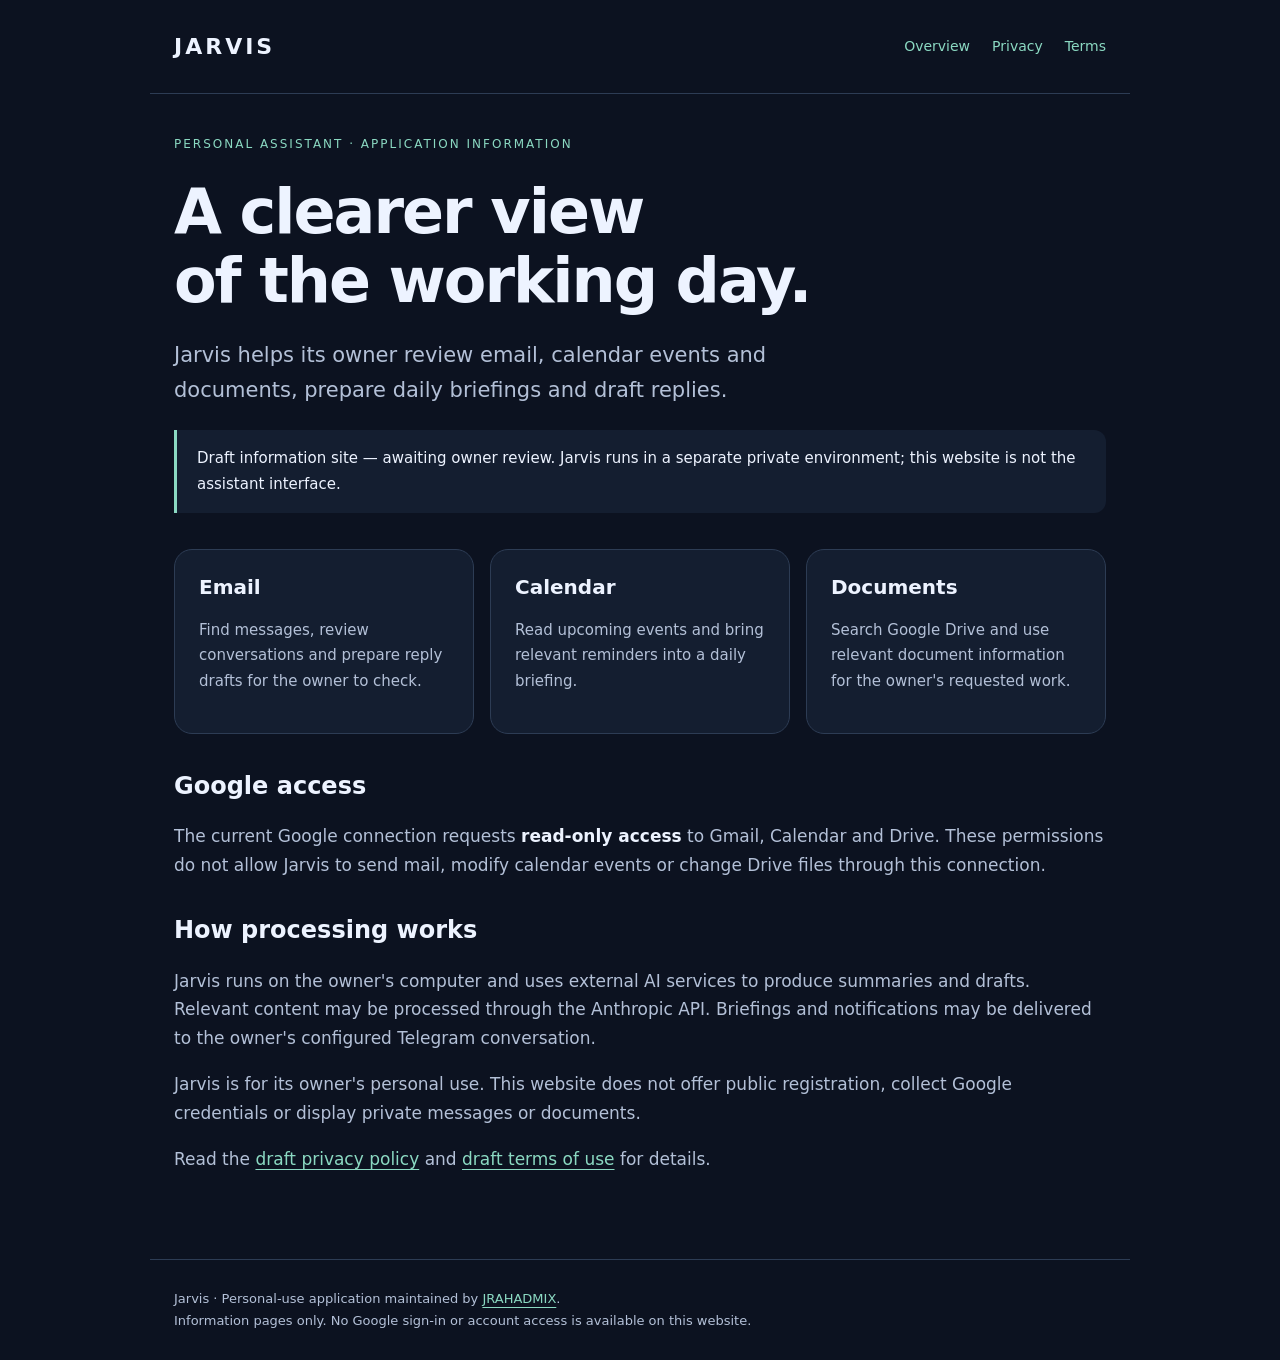
==== index.html @ 8e3ede03 "Add Jarvis information draft: index.html" ====
<!doctype html>
<html lang="en"><head><meta charset="utf-8"><meta name="viewport" content="width=device-width,initial-scale=1"><meta name="description" content="Jarvis personal assistant — application information and Google data access disclosures."><meta name="robots" content="noindex"><title>Personal assistant · Jarvis</title><link rel="stylesheet" href="styles.css"></head>
<body><header><a class="brand" href="index.html">JARVIS</a><nav aria-label="Main navigation"><a href="index.html">Overview</a><a href="privacy.html">Privacy</a><a href="terms.html">Terms</a></nav></header>
<main><p class="eyebrow">Personal assistant · Application information</p><h1>A clearer view<br>of the working day.</h1><p class="lead">Jarvis helps its owner review email, calendar events and documents, prepare daily briefings and draft replies.</p><div class="notice">Draft information site — awaiting owner review. Jarvis runs in a separate private environment; this website is not the assistant interface.</div><div class="grid"><section class="card"><h2>Email</h2><p>Find messages, review conversations and prepare reply drafts for the owner to check.</p></section><section class="card"><h2>Calendar</h2><p>Read upcoming events and bring relevant reminders into a daily briefing.</p></section><section class="card"><h2>Documents</h2><p>Search Google Drive and use relevant document information for the owner's requested work.</p></section></div><h2>Google access</h2><p>The current Google connection requests <strong>read-only access</strong> to Gmail, Calendar and Drive. These permissions do not allow Jarvis to send mail, modify calendar events or change Drive files through this connection.</p><h2>How processing works</h2><p>Jarvis runs on the owner's computer and uses external AI services to produce summaries and drafts. Relevant content may be processed through the Anthropic API. Briefings and notifications may be delivered to the owner's configured Telegram conversation.</p><p>Jarvis is for its owner's personal use. This website does not offer public registration, collect Google credentials or display private messages or documents.</p><p>Read the <a href="privacy.html">draft privacy policy</a> and <a href="terms.html">draft terms of use</a> for details.</p></main><footer>Jarvis · Personal-use application maintained by <a href="https://github.com/JRAHADMIX">JRAHADMIX</a>.<br>Information pages only. No Google sign-in or account access is available on this website.</footer></body></html>
---- styles.css ----
:root{color-scheme:dark;--bg:#0c1220;--panel:#141e30;--text:#edf3ff;--muted:#b3c0d7;--accent:#8bd9c2;--line:#2d3c54}*{box-sizing:border-box}body{margin:0;background:var(--bg);color:var(--text);font:17px/1.7 system-ui,-apple-system,BlinkMacSystemFont,"Segoe UI",sans-serif}a{color:var(--accent);text-underline-offset:4px}header,main,footer{max-width:980px;margin:auto;padding:28px 24px}header{display:flex;align-items:center;justify-content:space-between;gap:20px;border-bottom:1px solid var(--line)}nav{display:flex;gap:22px;flex-wrap:wrap}nav a{text-decoration:none;font-size:14px}.brand{font-size:22px;font-weight:750;letter-spacing:3px;color:var(--text);text-decoration:none}h1{font-size:clamp(36px,6vw,62px);line-height:1.12;letter-spacing:-2px;margin:22px 0}h2{font-size:24px;line-height:1.35;margin-top:34px}p,li{color:var(--muted)}strong{color:var(--text)}.eyebrow{color:var(--accent);font-size:12px;letter-spacing:2px;text-transform:uppercase}.lead{font-size:21px;max-width:700px}.grid{display:grid;grid-template-columns:repeat(3,1fr);gap:16px;margin:36px 0}.card{padding:24px;background:var(--panel);border:1px solid var(--line);border-radius:18px}.card h2{margin-top:0;font-size:20px}.card p{font-size:15px}.notice{padding:16px 20px;border-left:3px solid var(--accent);background:var(--panel);border-radius:0 12px 12px 0;font-size:15px}.document{max-width:780px}.document h1{font-size:44px}.meta,footer{font-size:13px;color:var(--muted)}footer{border-top:1px solid var(--line);margin-top:40px}code{overflow-wrap:anywhere;font-size:14px}li{margin-bottom:10px}:focus-visible{outline:3px solid var(--accent);outline-offset:5px}@media(max-width:650px){header{align-items:flex-start;flex-direction:column}.grid{grid-template-columns:1fr}header,main,footer{padding:22px 20px}.document h1{font-size:35px}nav{gap:16px}}
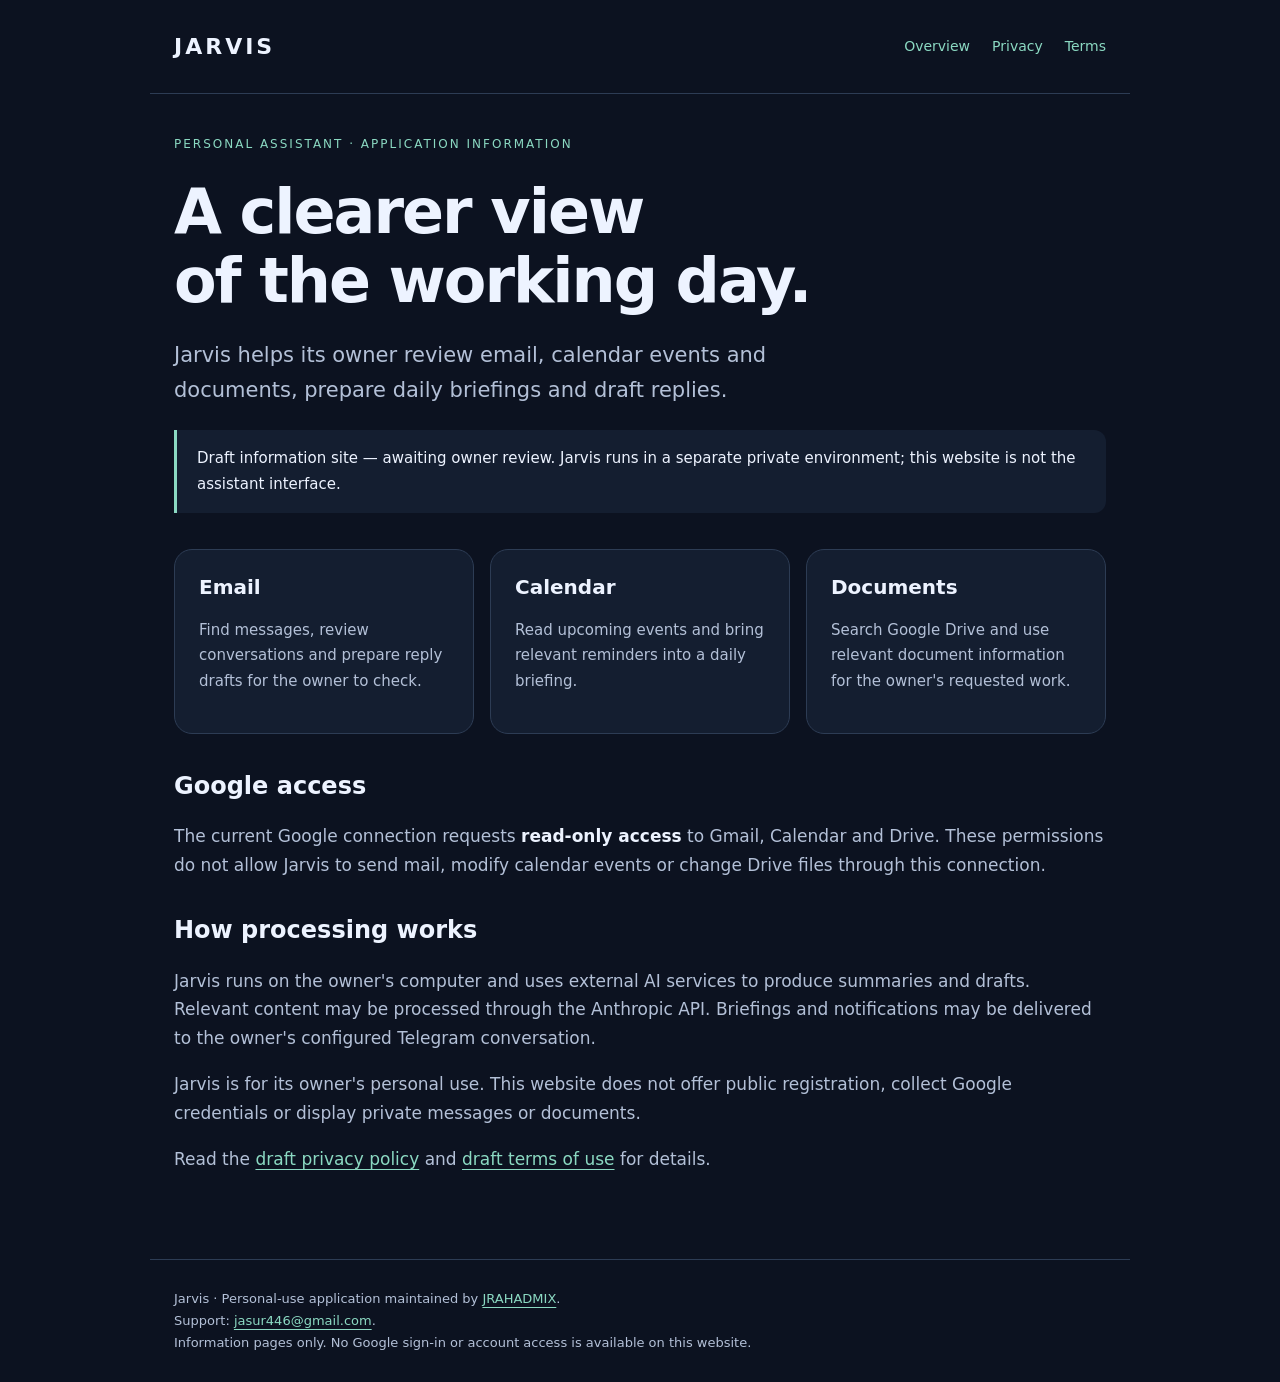
==== commit bb3a8eba: "Add owner-approved public support contact" ====
--- a/index.html
+++ b/index.html
@@ -1,4 +1,4 @@
 <!doctype html>
 <html lang="en"><head><meta charset="utf-8"><meta name="viewport" content="width=device-width,initial-scale=1"><meta name="description" content="Jarvis personal assistant — application information and Google data access disclosures."><meta name="robots" content="noindex"><title>Personal assistant · Jarvis</title><link rel="stylesheet" href="styles.css"></head>
 <body><header><a class="brand" href="index.html">JARVIS</a><nav aria-label="Main navigation"><a href="index.html">Overview</a><a href="privacy.html">Privacy</a><a href="terms.html">Terms</a></nav></header>
-<main><p class="eyebrow">Personal assistant · Application information</p><h1>A clearer view<br>of the working day.</h1><p class="lead">Jarvis helps its owner review email, calendar events and documents, prepare daily briefings and draft replies.</p><div class="notice">Draft information site — awaiting owner review. Jarvis runs in a separate private environment; this website is not the assistant interface.</div><div class="grid"><section class="card"><h2>Email</h2><p>Find messages, review conversations and prepare reply drafts for the owner to check.</p></section><section class="card"><h2>Calendar</h2><p>Read upcoming events and bring relevant reminders into a daily briefing.</p></section><section class="card"><h2>Documents</h2><p>Search Google Drive and use relevant document information for the owner's requested work.</p></section></div><h2>Google access</h2><p>The current Google connection requests <strong>read-only access</strong> to Gmail, Calendar and Drive. These permissions do not allow Jarvis to send mail, modify calendar events or change Drive files through this connection.</p><h2>How processing works</h2><p>Jarvis runs on the owner's computer and uses external AI services to produce summaries and drafts. Relevant content may be processed through the Anthropic API. Briefings and notifications may be delivered to the owner's configured Telegram conversation.</p><p>Jarvis is for its owner's personal use. This website does not offer public registration, collect Google credentials or display private messages or documents.</p><p>Read the <a href="privacy.html">draft privacy policy</a> and <a href="terms.html">draft terms of use</a> for details.</p></main><footer>Jarvis · Personal-use application maintained by <a href="https://github.com/JRAHADMIX">JRAHADMIX</a>.<br>Information pages only. No Google sign-in or account access is available on this website.</footer></body></html>
+<main><p class="eyebrow">Personal assistant · Application information</p><h1>A clearer view<br>of the working day.</h1><p class="lead">Jarvis helps its owner review email, calendar events and documents, prepare daily briefings and draft replies.</p><div class="notice">Draft information site — awaiting owner review. Jarvis runs in a separate private environment; this website is not the assistant interface.</div><div class="grid"><section class="card"><h2>Email</h2><p>Find messages, review conversations and prepare reply drafts for the owner to check.</p></section><section class="card"><h2>Calendar</h2><p>Read upcoming events and bring relevant reminders into a daily briefing.</p></section><section class="card"><h2>Documents</h2><p>Search Google Drive and use relevant document information for the owner's requested work.</p></section></div><h2>Google access</h2><p>The current Google connection requests <strong>read-only access</strong> to Gmail, Calendar and Drive. These permissions do not allow Jarvis to send mail, modify calendar events or change Drive files through this connection.</p><h2>How processing works</h2><p>Jarvis runs on the owner's computer and uses external AI services to produce summaries and drafts. Relevant content may be processed through the Anthropic API. Briefings and notifications may be delivered to the owner's configured Telegram conversation.</p><p>Jarvis is for its owner's personal use. This website does not offer public registration, collect Google credentials or display private messages or documents.</p><p>Read the <a href="privacy.html">draft privacy policy</a> and <a href="terms.html">draft terms of use</a> for details.</p></main><footer>Jarvis · Personal-use application maintained by <a href="https://github.com/JRAHADMIX">JRAHADMIX</a>.<br>Support: <a href="mailto:jasur446@gmail.com">jasur446@gmail.com</a>.<br>Information pages only. No Google sign-in or account access is available on this website.</footer></body></html>
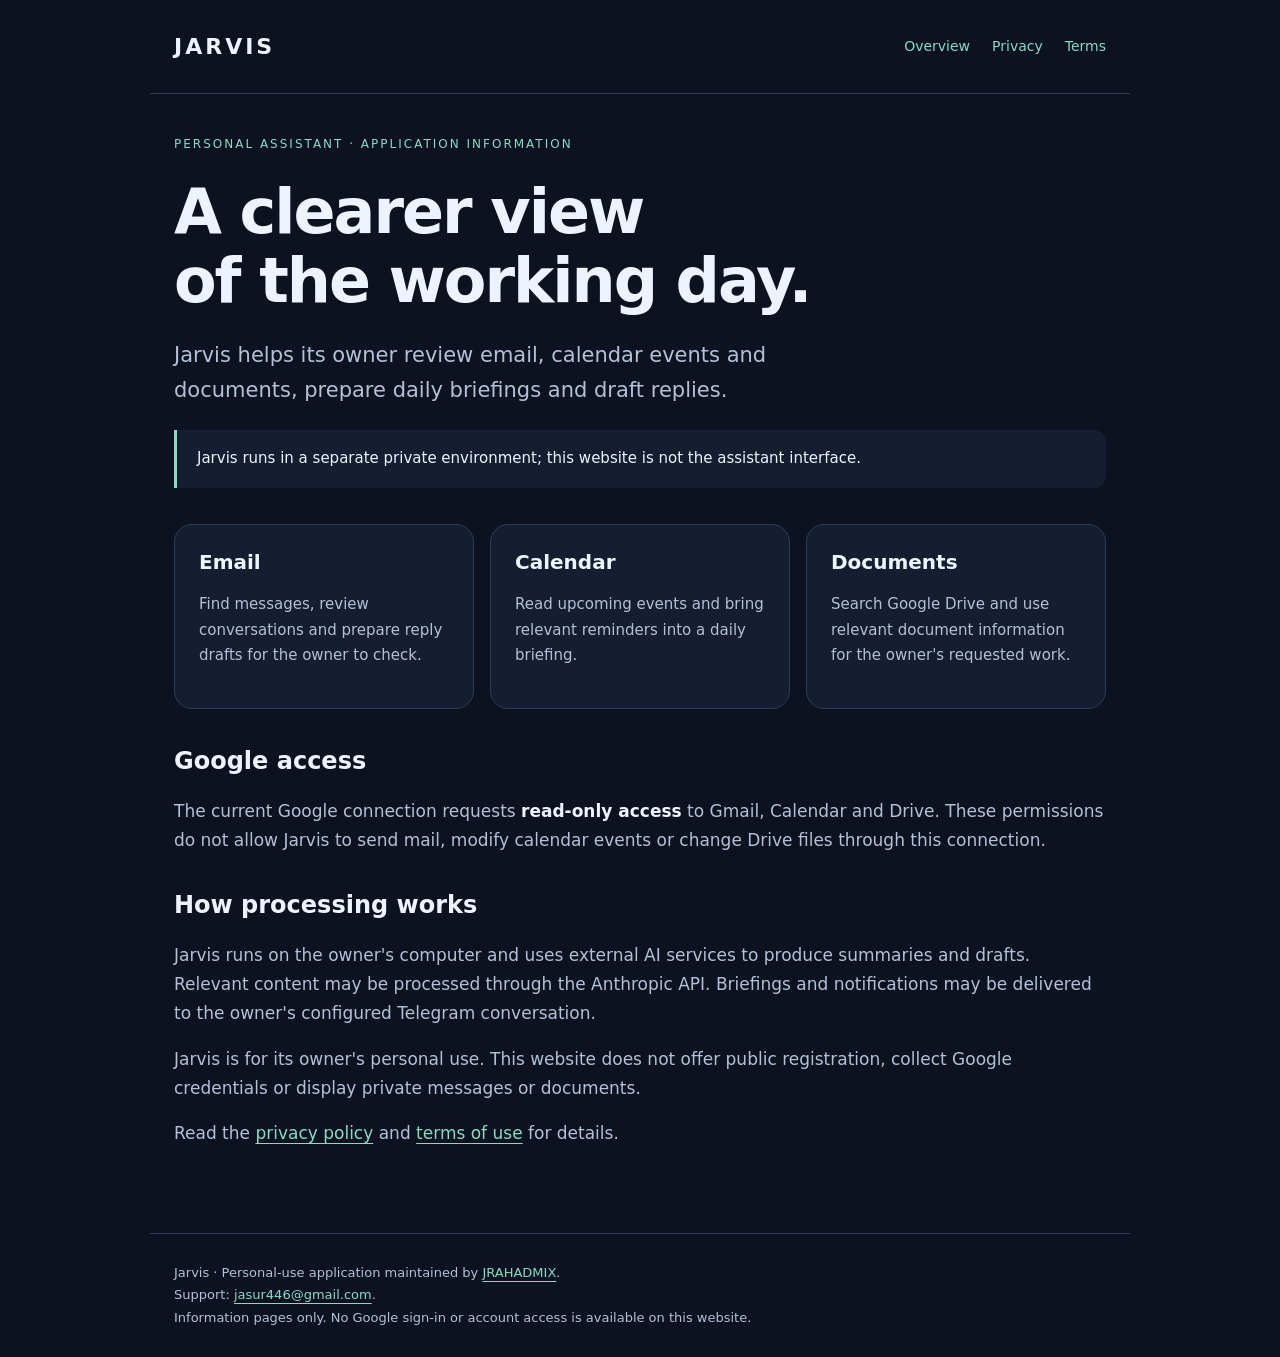
==== commit b18a6061: "Finalize owner-approved pages for publication" ====
--- a/index.html
+++ b/index.html
@@ -1,4 +1,4 @@
 <!doctype html>
-<html lang="en"><head><meta charset="utf-8"><meta name="viewport" content="width=device-width,initial-scale=1"><meta name="description" content="Jarvis personal assistant — application information and Google data access disclosures."><meta name="robots" content="noindex"><title>Personal assistant · Jarvis</title><link rel="stylesheet" href="styles.css"></head>
+<html lang="en"><head><meta charset="utf-8"><meta name="viewport" content="width=device-width,initial-scale=1"><meta name="description" content="Jarvis personal assistant — application information and Google data access disclosures."><title>Personal assistant · Jarvis</title><link rel="stylesheet" href="styles.css"></head>
 <body><header><a class="brand" href="index.html">JARVIS</a><nav aria-label="Main navigation"><a href="index.html">Overview</a><a href="privacy.html">Privacy</a><a href="terms.html">Terms</a></nav></header>
-<main><p class="eyebrow">Personal assistant · Application information</p><h1>A clearer view<br>of the working day.</h1><p class="lead">Jarvis helps its owner review email, calendar events and documents, prepare daily briefings and draft replies.</p><div class="notice">Draft information site — awaiting owner review. Jarvis runs in a separate private environment; this website is not the assistant interface.</div><div class="grid"><section class="card"><h2>Email</h2><p>Find messages, review conversations and prepare reply drafts for the owner to check.</p></section><section class="card"><h2>Calendar</h2><p>Read upcoming events and bring relevant reminders into a daily briefing.</p></section><section class="card"><h2>Documents</h2><p>Search Google Drive and use relevant document information for the owner's requested work.</p></section></div><h2>Google access</h2><p>The current Google connection requests <strong>read-only access</strong> to Gmail, Calendar and Drive. These permissions do not allow Jarvis to send mail, modify calendar events or change Drive files through this connection.</p><h2>How processing works</h2><p>Jarvis runs on the owner's computer and uses external AI services to produce summaries and drafts. Relevant content may be processed through the Anthropic API. Briefings and notifications may be delivered to the owner's configured Telegram conversation.</p><p>Jarvis is for its owner's personal use. This website does not offer public registration, collect Google credentials or display private messages or documents.</p><p>Read the <a href="privacy.html">draft privacy policy</a> and <a href="terms.html">draft terms of use</a> for details.</p></main><footer>Jarvis · Personal-use application maintained by <a href="https://github.com/JRAHADMIX">JRAHADMIX</a>.<br>Support: <a href="mailto:jasur446@gmail.com">jasur446@gmail.com</a>.<br>Information pages only. No Google sign-in or account access is available on this website.</footer></body></html>
+<main><p class="eyebrow">Personal assistant · Application information</p><h1>A clearer view<br>of the working day.</h1><p class="lead">Jarvis helps its owner review email, calendar events and documents, prepare daily briefings and draft replies.</p><div class="notice">Jarvis runs in a separate private environment; this website is not the assistant interface.</div><div class="grid"><section class="card"><h2>Email</h2><p>Find messages, review conversations and prepare reply drafts for the owner to check.</p></section><section class="card"><h2>Calendar</h2><p>Read upcoming events and bring relevant reminders into a daily briefing.</p></section><section class="card"><h2>Documents</h2><p>Search Google Drive and use relevant document information for the owner's requested work.</p></section></div><h2>Google access</h2><p>The current Google connection requests <strong>read-only access</strong> to Gmail, Calendar and Drive. These permissions do not allow Jarvis to send mail, modify calendar events or change Drive files through this connection.</p><h2>How processing works</h2><p>Jarvis runs on the owner's computer and uses external AI services to produce summaries and drafts. Relevant content may be processed through the Anthropic API. Briefings and notifications may be delivered to the owner's configured Telegram conversation.</p><p>Jarvis is for its owner's personal use. This website does not offer public registration, collect Google credentials or display private messages or documents.</p><p>Read the <a href="privacy.html">privacy policy</a> and <a href="terms.html">terms of use</a> for details.</p></main><footer>Jarvis · Personal-use application maintained by <a href="https://github.com/JRAHADMIX">JRAHADMIX</a>.<br>Support: <a href="mailto:jasur446@gmail.com">jasur446@gmail.com</a>.<br>Information pages only. No Google sign-in or account access is available on this website.</footer></body></html>
